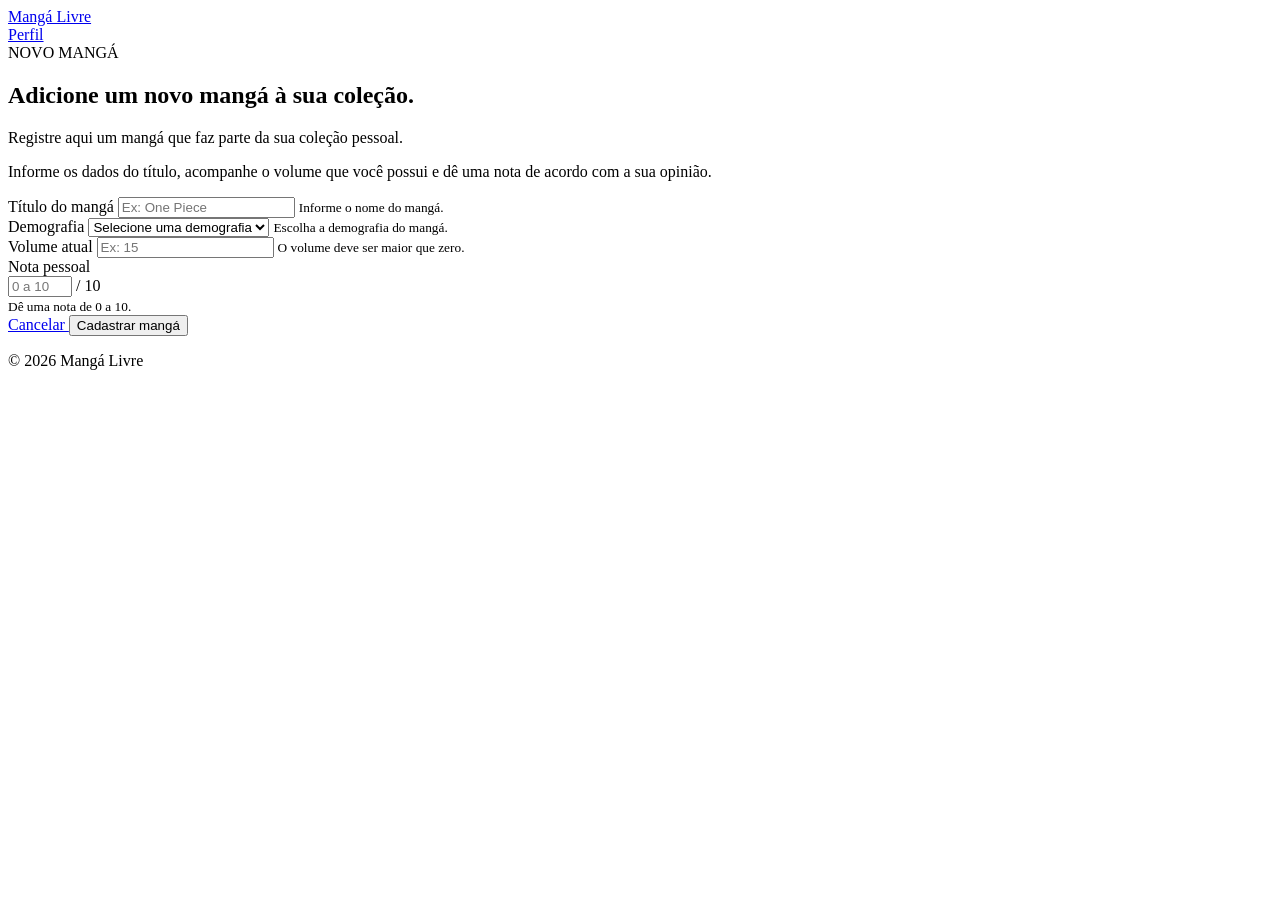
==== frontend/pages/cadastroManga.html @ eeabfbdf "Primeiro Commit" ====
<!DOCTYPE html>
<html lang="pt-BR">
<head>
    <meta charset="UTF-8">
    <meta name="viewport" content="width=device-width, initial-scale=1.0">
    <title>Cadastrar Mangá</title>
    <link rel="stylesheet" href="/css/cadastroManga.css">
</head>

<body>
    <header class="header">
        <a href="/index.html" class="logo">
         Mangá Livre
        </a>

        <nav>
            <a href="/pages/perfil.html">
                Perfil
            </a>
        </nav>
    </header>

    <main class="cadastro">
        <section class="cadastro-intro">
            <span class="mini-titulo">
                NOVO MANGÁ
            </span>
            <h1>
                Adicione um novo
                mangá à sua coleção.
            </h1>

            <p>
                Registre aqui um mangá que faz parte
                da sua coleção pessoal.
            </p>

            <p>
                Informe os dados do título, acompanhe
                o volume que você possui e dê uma nota
                de acordo com a sua opinião.
            </p>

        
        </section>

        <section class="formulario-area">
            <form id="formCadastro">

                <div class="campo">
                    <label for="titulo">
                        Título do mangá
                    </label>
                    <input
                        type="text"
                        id="titulo"
                        name="titulo"
                        placeholder="Ex: One Piece"
                        required
                    >
                    <small>
                        Informe o nome do mangá.
                    </small>
                </div>

                <div class="campo">
                    <label for="demografia">
                        Demografia
                    </label>
                    <select
                        id="demografia"
                        name="demografia"
                        required
                    >
                        <option value="">
                            Selecione uma demografia
                        </option>

                        <option value="Shounen">
                            Shounen
                        </option>

                        <option value="Shoujo">
                            Shoujo
                        </option>

                        <option value="Seinen">
                            Seinen
                        </option>

                        <option value="Josei">
                            Josei
                        </option>

                    </select>

                    <small>
                        Escolha a demografia do mangá.
                    </small>
                </div>

                <div class="campo">
                    <label for="volumeAtual">
                        Volume atual
                    </label>
                    <input
                        type="number"
                        id="volumeAtual"
                        name="volumeAtual"
                        min="1"
                        placeholder="Ex: 15"
                        required
                    >
                    <small>
                        O volume deve ser maior que zero.
                    </small>
                </div>

                <div class="campo">
                    <label for="notaPessoal">
                        Nota pessoal
                    </label>

                    <div class="nota-area">
                        <input
                            type="number"
                            id="notaPessoal"
                            name="notaPessoal"
                            min="0"
                            max="10"
                            step="0.1"
                            placeholder="0 a 10"
                            required
                        >
                        <span>
                            / 10
                        </span>
                    </div>

                    <small id="avisoNota">
                        Dê uma nota de 0 a 10.
                    </small>
                </div>

                <div
                    id="mensagem"
                    class="mensagem"
                ></div>

                <div class="botoes-form">
                    <a href="/index.html" class="btn-cancelar" >
                        Cancelar
                    </a>

                    <button type="submit" class="btn-salvar" >
                        Cadastrar mangá
                    </button>
                </div>
            </form>
        </section>
    </main>

    <footer>

        <p>
            © 2026 Mangá Livre
        </p>

    </footer>

    <script src="/js/cadastroManga.js"></script>
</body>
</html>
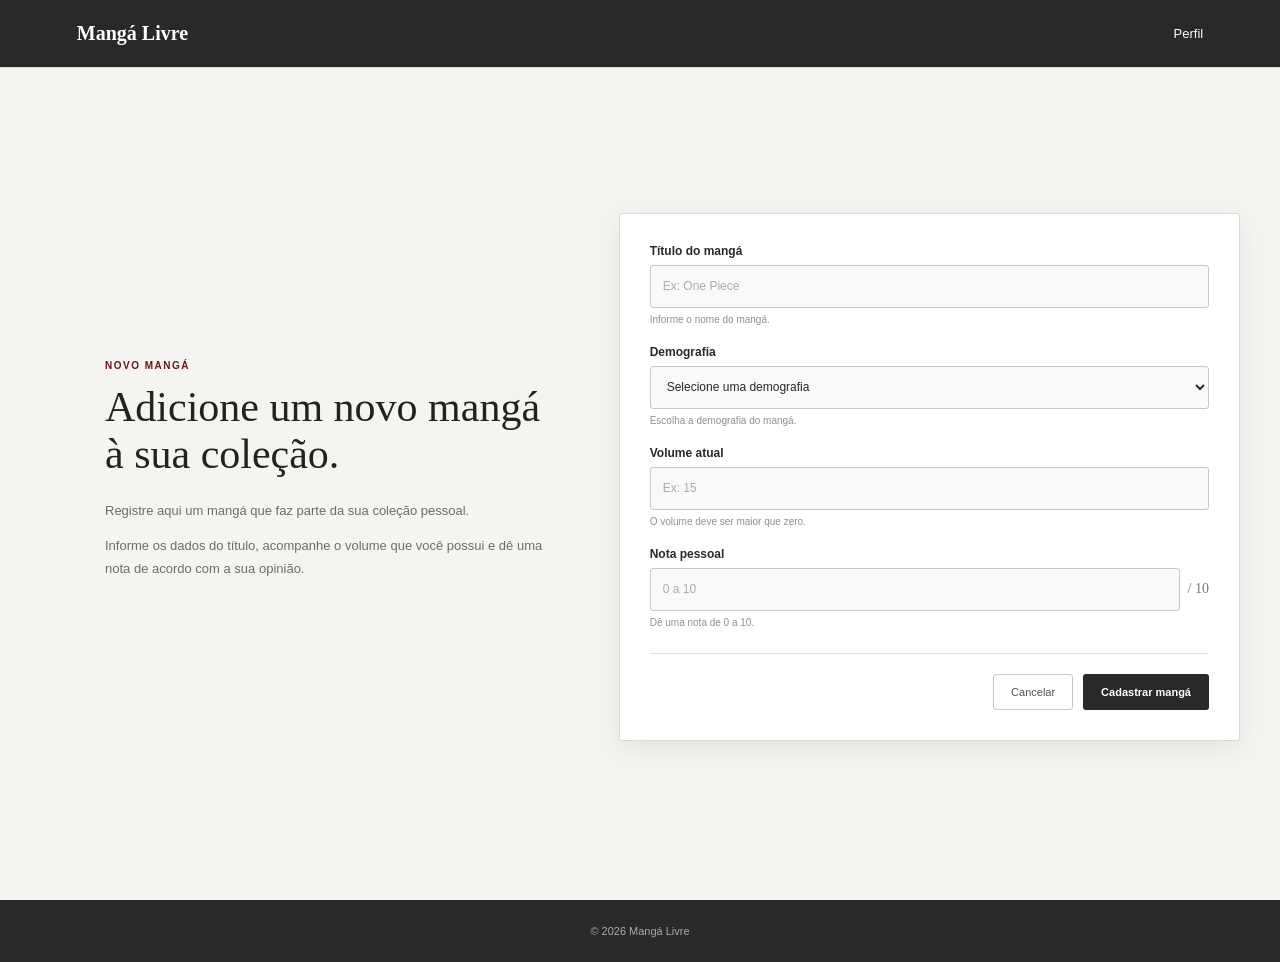
==== commit ec9f3db5: "Alteraçao no linkamento entre paginas" ====
--- a/frontend/pages/cadastroManga.html
+++ b/frontend/pages/cadastroManga.html
@@ -4,17 +4,17 @@
     <meta charset="UTF-8">
     <meta name="viewport" content="width=device-width, initial-scale=1.0">
     <title>Cadastrar Mangá</title>
-    <link rel="stylesheet" href="/css/cadastroManga.css">
+    <link rel="stylesheet" href="/frontend/css/cadastroManga.css">
 </head>
 
 <body>
     <header class="header">
-        <a href="/index.html" class="logo">
+        <a href="/frontend/index.html" class="logo">
          Mangá Livre
         </a>
 
         <nav>
-            <a href="/pages/perfil.html">
+            <a href="/frontend/pages/perfil.html">
                 Perfil
             </a>
         </nav>
@@ -148,7 +148,7 @@
                 ></div>
 
                 <div class="botoes-form">
-                    <a href="/index.html" class="btn-cancelar" >
+                    <a href="/frontend/index.html" class="btn-cancelar" >
                         Cancelar
                     </a>
 
@@ -168,6 +168,6 @@
 
     </footer>
 
-    <script src="/js/cadastroManga.js"></script>
+    <script src="/frontend/js/cadastroManga.js"></script>
 </body>
 </html>
--- a/frontend/css/cadastroManga.css
+++ b/frontend/css/cadastroManga.css
@@ -0,0 +1,523 @@
+* {
+    margin: 0;
+    padding: 0;
+    box-sizing: border-box;
+}
+
+
+body {
+    background: #f5f4f1;
+
+    color: #222;
+
+    font-family:
+        Arial,
+        Helvetica,
+        sans-serif;
+}
+
+
+.header {
+
+    width: 100%;
+
+    height: 68px;
+
+    padding: 0 6%;
+
+    display: flex;
+
+    align-items: center;
+
+    justify-content: space-between;
+
+    background: #292929;
+
+    border-bottom: 1px solid #dedcd7;
+}
+
+
+.logo {
+
+    color: #fff;
+
+    text-decoration: none;
+
+    font-family: Georgia, serif;
+
+    font-size: 20px;
+
+    font-weight: bold;
+}
+
+
+nav {
+
+    display: flex;
+
+    gap: 30px;
+}
+
+
+nav a {
+
+    color: #fcfafa;
+
+    text-decoration: none;
+
+    font-size: 13px;
+}
+
+
+nav a:hover {
+
+    color: #d8d8d8;
+}
+
+
+.btn-header {
+
+    padding: 10px 16px;
+
+    background: #fdfafa;
+
+    color: #242323;
+
+    text-decoration: none;
+
+    border-radius: 4px;
+
+    font-size: 12px;
+}
+
+
+.btn-header:hover {
+
+    background: #e8e8e8;
+}
+
+.cadastro {
+
+    width: 100%;
+
+    max-width: 1150px;
+
+    min-height: calc(100vh - 68px);
+
+    margin: auto;
+
+    padding: 65px 30px 80px;
+
+    display: grid;
+
+    grid-template-columns: 43% 57%;
+
+    align-items: center;
+
+    gap: 55px;
+}
+
+.cadastro-intro {
+
+    padding-left: 10px;
+
+    padding-right: 20px;
+}
+
+
+.mini-titulo {
+
+    display: block;
+
+    margin-bottom: 13px;
+
+    color: #611a1a;
+
+    font-size: 10px;
+
+    font-weight: bold;
+
+    letter-spacing: 1.5px;
+}
+
+
+.cadastro-intro h1 {
+
+    max-width: 470px;
+
+    margin-bottom: 22px;
+
+    font-family: Georgia, serif;
+
+    font-size: 42px;
+
+    font-weight: normal;
+
+    line-height: 1.12;
+}
+
+
+.cadastro-intro > p {
+
+    max-width: 450px;
+
+    margin-bottom: 13px;
+
+    color: #6d6d6d;
+
+    font-size: 13px;
+
+    line-height: 1.7;
+}
+
+.formulario-area {
+
+    padding: 30px;
+
+    background: #ffffff;
+
+    border: 1px solid #ddd9d1;
+
+    border-radius: 3px;
+
+    box-shadow:
+        0 8px 25px rgba(0, 0, 0, .07);
+}
+
+
+.campo {
+
+    margin-bottom: 20px;
+}
+
+
+.campo label {
+
+    display: block;
+
+    margin-bottom: 7px;
+
+    color: #292929;
+
+    font-size: 12px;
+
+    font-weight: bold;
+}
+
+
+.campo input,
+.campo select {
+
+    width: 100%;
+
+    height: 43px;
+
+    padding: 0 12px;
+
+    background: #faf9f7;
+
+    color: #292929;
+
+    border: 1px solid #cbc8c1;
+
+    border-radius: 3px;
+
+    outline: none;
+
+    font-family: Arial, Helvetica, sans-serif;
+
+    font-size: 12px;
+
+    transition: .2s;
+}
+
+
+.campo input:focus,
+.campo select:focus {
+
+    background: #fff;
+
+    border-color: #611a1a;
+
+    box-shadow:
+        0 0 0 2px rgba(97, 26, 26, .08);
+}
+
+
+.campo input::placeholder {
+
+    color: #aaa;
+}
+
+
+.campo input:disabled {
+
+    background: #eeeeeb;
+
+    color: #888;
+
+    cursor: not-allowed;
+}
+
+
+.campo small {
+
+    display: block;
+
+    margin-top: 6px;
+
+    color: #92908c;
+
+    font-size: 10px;
+}
+
+.nota-area {
+
+    display: flex;
+
+    align-items: center;
+
+    gap: 8px;
+}
+
+
+.nota-area input {
+
+    flex: 1;
+}
+
+
+.nota-area span {
+
+    color: #777;
+
+    font-family: Georgia, serif;
+
+    font-size: 14px;
+}
+
+.mensagem {
+
+    display: none;
+
+    margin: 10px 0 18px;
+
+    padding: 11px 13px;
+
+    border-radius: 3px;
+
+    font-size: 11px;
+}
+
+
+.mensagem.erro {
+
+    display: block;
+
+    background: #f8eaea;
+
+    color: #8b3030;
+
+    border: 1px solid #e3bcbc;
+}
+
+
+.mensagem.sucesso {
+
+    display: block;
+
+    background: #edf5ed;
+
+    color: #3f6d3f;
+
+    border: 1px solid #c5dbc5;
+}
+
+.botoes-form {
+
+    display: flex;
+
+    justify-content: flex-end;
+
+    align-items: center;
+
+    gap: 10px;
+
+    margin-top: 25px;
+
+    padding-top: 20px;
+
+    border-top: 1px solid #e5e2dc;
+}
+
+
+.btn-cancelar {
+
+    padding: 11px 17px;
+
+    color: #555;
+
+    text-decoration: none;
+
+    border: 1px solid #c8c6c0;
+
+    border-radius: 3px;
+
+    font-size: 11px;
+}
+
+
+.btn-cancelar:hover {
+
+    background: #f5f4f1;
+}
+
+
+.btn-salvar {
+
+    padding: 12px 18px;
+
+    background: #292929;
+
+    color: #fff;
+
+    border: none;
+
+    border-radius: 3px;
+
+    cursor: pointer;
+
+    font-size: 11px;
+
+    font-weight: bold;
+}
+
+
+.btn-salvar:hover {
+
+    background: #000;
+}
+
+
+.btn-salvar:disabled {
+
+    opacity: .6;
+
+    cursor: not-allowed;
+}
+
+
+footer {
+
+    padding: 25px;
+
+    background: #292929;
+
+    color: #aaa;
+
+    text-align: center;
+
+    font-size: 11px;
+}
+
+
+
+@media (max-width: 850px) {
+
+    .header {
+
+        height: auto;
+
+        padding: 15px 20px;
+
+        flex-wrap: wrap;
+
+        gap: 15px;
+    }
+
+
+    nav {
+
+        order: 3;
+
+        width: 100%;
+
+        justify-content: center;
+    }
+
+
+    .cadastro {
+
+        grid-template-columns: 1fr;
+
+        padding-top: 50px;
+
+        gap: 40px;
+    }
+
+
+    .cadastro-intro {
+
+        text-align: center;
+
+        padding: 0;
+    }
+
+
+    .cadastro-intro h1,
+    .cadastro-intro > p {
+
+        margin-left: auto;
+
+        margin-right: auto;
+    }
+
+
+    .dica {
+
+        margin-left: auto;
+
+        margin-right: auto;
+
+        text-align: left;
+    }
+}
+
+
+@media (max-width: 600px) {
+
+    .cadastro {
+
+        padding:
+            40px 15px 60px;
+    }
+
+
+    .cadastro-intro h1 {
+
+        font-size: 34px;
+    }
+
+
+    .formulario-area {
+
+        padding: 22px 18px;
+    }
+
+
+    .botoes-form {
+
+        flex-direction: column-reverse;
+
+        align-items: stretch;
+    }
+
+
+    .btn-cancelar,
+    .btn-salvar {
+
+        width: 100%;
+
+        text-align: center;
+    }
+}
